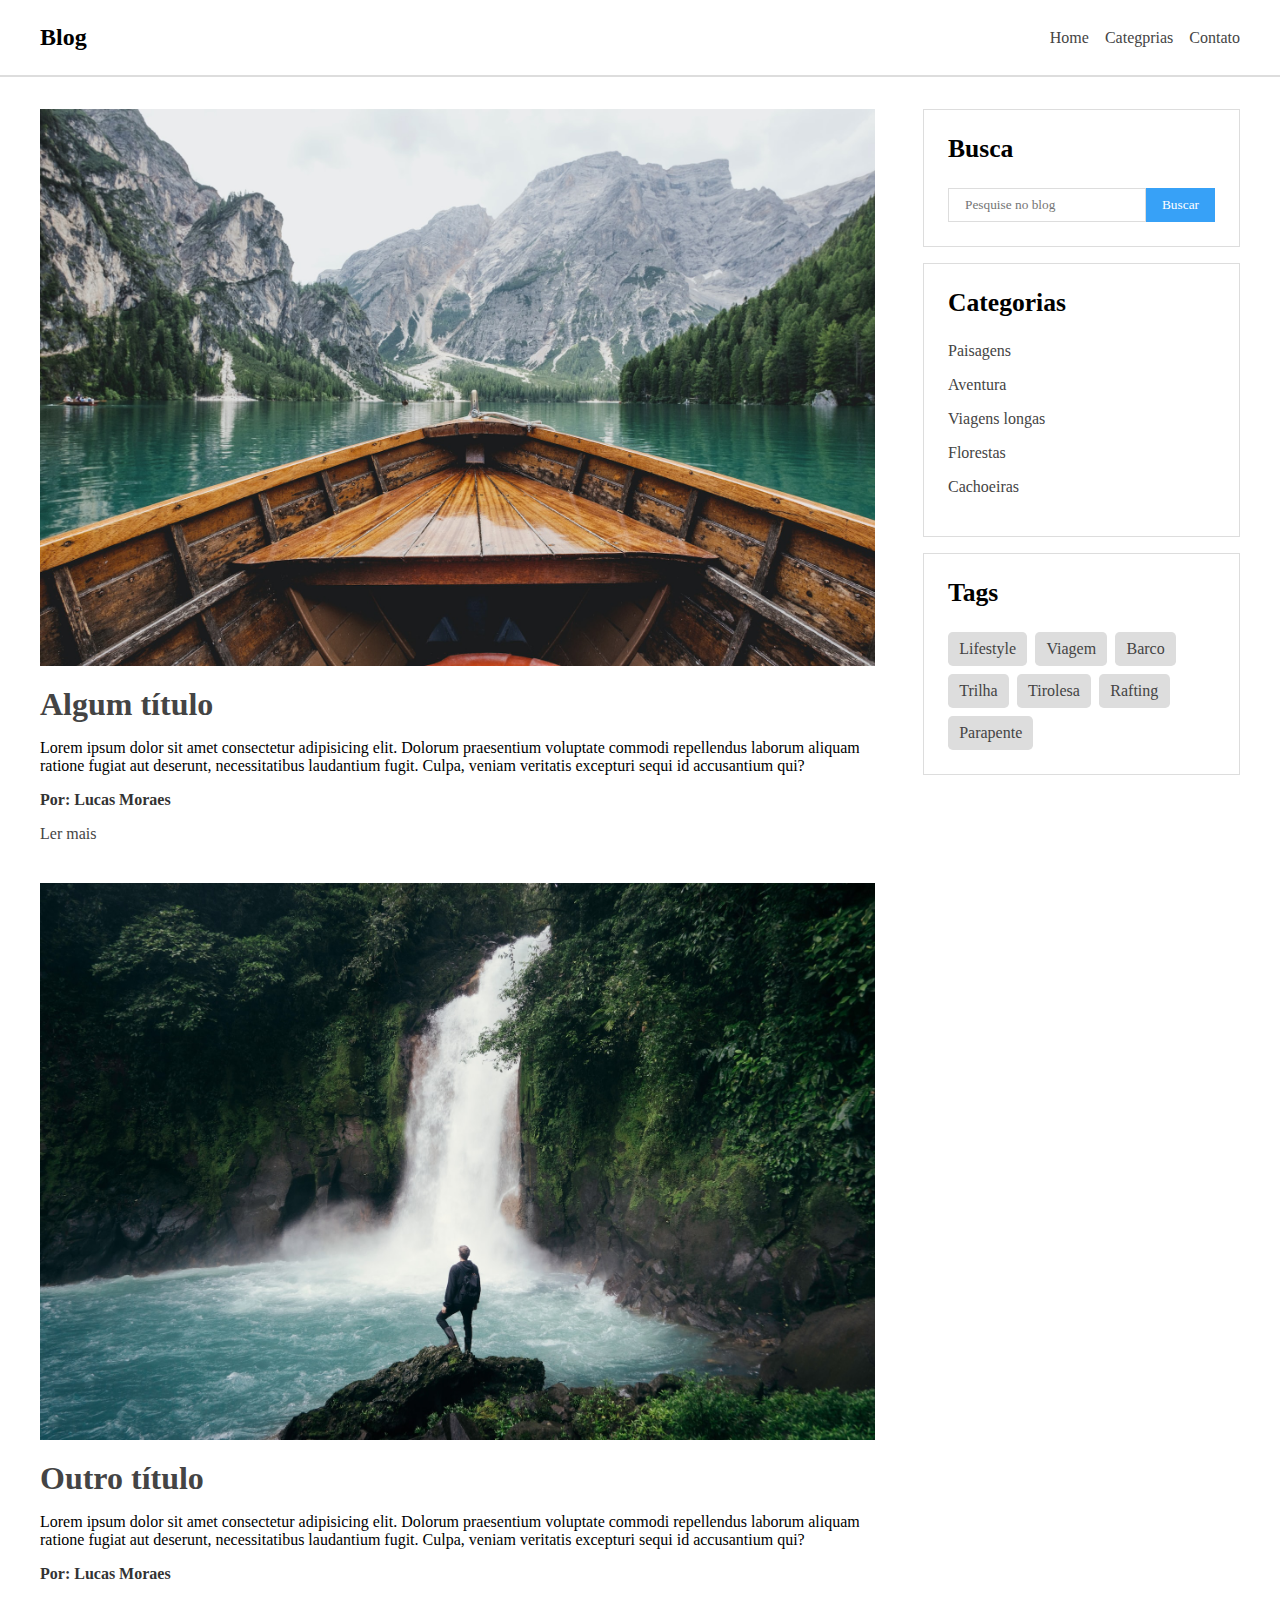
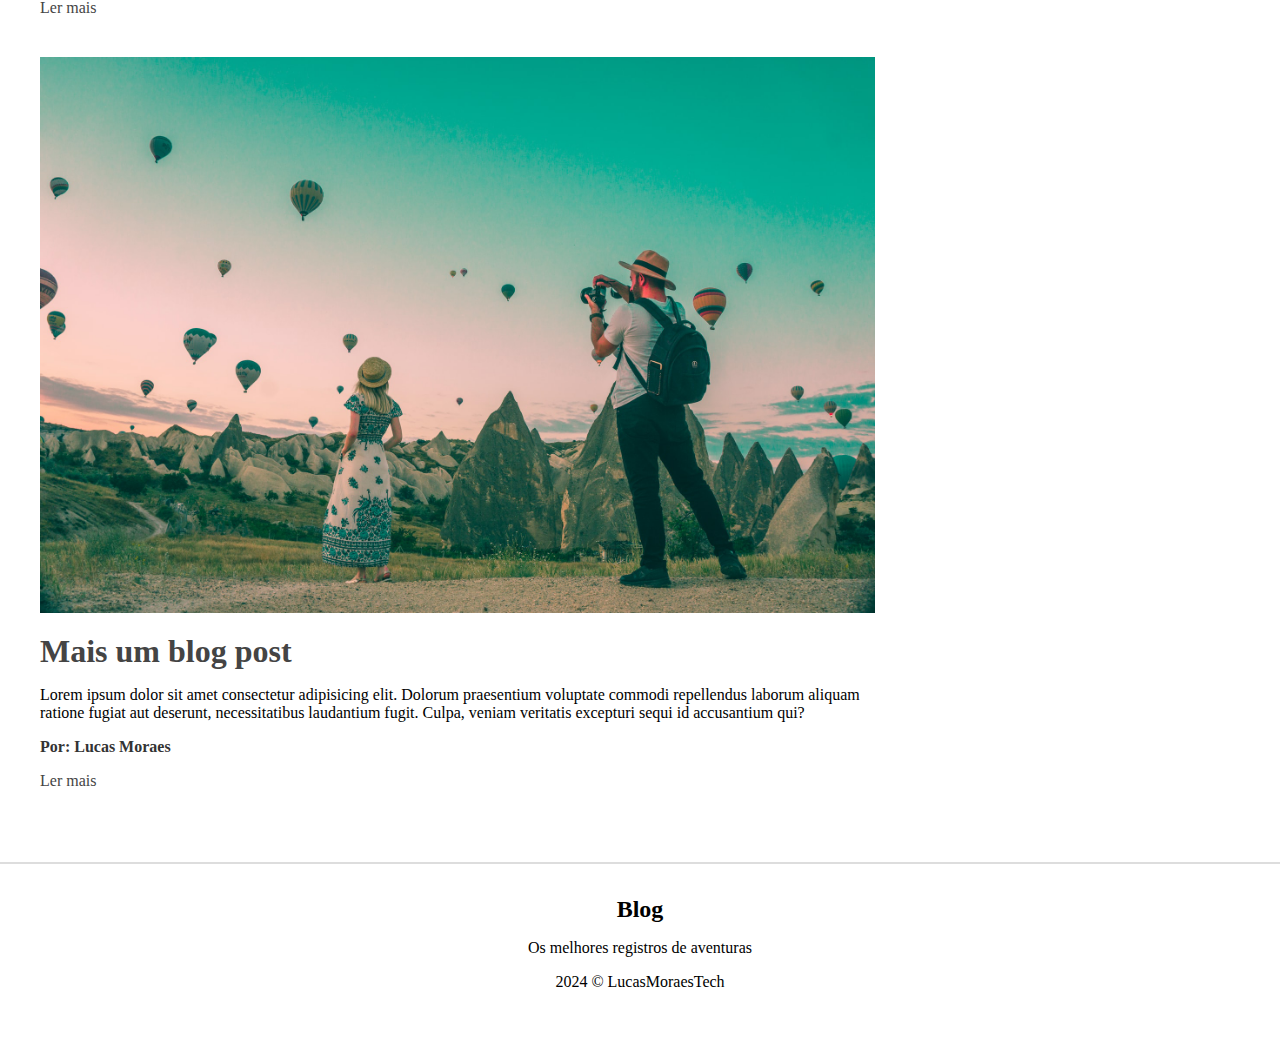
==== index.html @ 9c54a94e "Blog" ====
<!DOCTYPE html>
<html lang="en">
<head>
    <meta charset="UTF-8">
    <meta name="viewport" content="width=device-width, initial-scale=1.0">
    <title>Blog Semãntico</title>
    <link rel="stylesheet" href="css/styles.css">
</head>
<body>
    <header>
        <nav id="navbar">
            <div id="navbar-inner">
               <h2>Blog</h2>
               <ul id="nav-links">
                <li><a href="#">Home</a></li>
                <li><a href="#">Categprias</a></li>
                <li><a href="#">Contato</a></li>
               </ul>
            </div>
        </nav>
    </header>
    <div class="container">
        <man id="posts-container">
            <article class="post">
                <img src="img/f1.jpg" alt="Passeio de barco"/>
                <h3 class="title"><a href="#">Algum título</a></h3>
                <p class="description">Lorem ipsum dolor sit amet consectetur adipisicing elit. Dolorum praesentium voluptate commodi repellendus laborum aliquam ratione fugiat aut deserunt, necessitatibus laudantium fugit. Culpa, veniam veritatis excepturi sequi id accusantium qui?</p>
                <p class="author">Por: Lucas Moraes</p>
                <a href="#">Ler mais</a>
            </article>
            <article class="post">
                <img src="img/f2.jpg" alt="Cachoeira"/>
                <h3 class="title"><a href="#">Outro título</a></h3>
                <p class="description">Lorem ipsum dolor sit amet consectetur adipisicing elit. Dolorum praesentium voluptate commodi repellendus laborum aliquam ratione fugiat aut deserunt, necessitatibus laudantium fugit. Culpa, veniam veritatis excepturi sequi id accusantium qui?</p>
                <p class="author">Por: Lucas Moraes</p>
                <a href="#">Ler mais</a>
            </article>
            <article class="post">
                <img src="img/f3.jpg" alt="Balões"/>
                <h3 class="title"><a href="#">Mais um blog post</a></h3>
                <p class="description">Lorem ipsum dolor sit amet consectetur adipisicing elit. Dolorum praesentium voluptate commodi repellendus laborum aliquam ratione fugiat aut deserunt, necessitatibus laudantium fugit. Culpa, veniam veritatis excepturi sequi id accusantium qui?</p>
                <p class="author">Por: Lucas Moraes</p>
                <a href="#">Ler mais</a>
            </article>
        </man>
        <aside id="sidebar">
            <section id="search-bar">
                <h4>Busca</h4>
                <form>
                    <input type="text" placeholder="Pesquise no blog">
                    <input type="submit" value="Buscar">
                </form>
            </section>
            <section id="categories">
                <h4>Categorias</h4>
                <nav>
                    <ul>
                        <li><a href="#">Paisagens</a></li>
                        <li><a href="#">Aventura</a></li>
                        <li><a href="#">Viagens longas</a></li>
                        <li><a href="#">Florestas</a></li>
                        <li><a href="#">Cachoeiras</a></li>
                    </ul>
                </nav>
            </section>
            <section id="tags">
                <h4>Tags</h4>
                <div id="tags-container">
                    <a href="#">Lifestyle</a>
                    <a href="#">Viagem</a>
                    <a href="#">Barco</a>
                    <a href="#">Trilha</a>
                    <a href="#">Tirolesa</a>
                    <a href="#">Rafting</a>
                    <a href="#">Parapente</a>
                </div>
            </section>
        </aside>
    </div>
    <footer id="footer">
        <h2>Blog</h2>
        <p>Os melhores registros de aventuras</p>
        <p>2024 &copy; LucasMoraesTech</p>
    </footer>
</body>
</html>
---- css/styles.css ----
/* geral */
* {
    padding: 0;
    margin: 0;
    font-family: georgia;
}

ul {
    list-style: none;
}

a {
    text-decoration: none;
    color: #444;
    transition: 0.4s;
}

a:hover {
    color: #37a1f7;
}

/* navbar */
#navbar {
    padding: 1.5rem 2.5rem;
    border-bottom: 2px solid #ddd;
}

#navbar-inner {
    display: flex;
    justify-content: space-between;
    align-items: center;
    max-width: 1200px;
    margin: 0 auto;
}

#nav-links {
    display: flex;
    gap: 1rem;
}
/* Conteúdo principal */
.container {
    display: flex;
    gap: 3rem;
    padding: 2rem 2.5rem;
    max-width: 1200px;
    margin: 0 auto;
}

#posts-container {
    flex: 3 1 0;
}

.post {
    margin-bottom: 2.5rem;
}

.post img {
    width: 100%;
    margin-bottom: 1rem;
}

.title,
.description,
.author {
    margin-bottom: 1rem;
}

.title {
    font-size: 2rem;
}

.author {
    color: #333;
    font-weight: bold;
}
/* barra lateral */
#sidebar {
    flex: 1 1 0;
}

#search-bar,
#categories,
#tags {
    padding: 1.5rem;
    border: 1px solid #ddd;
    margin-bottom: 1rem;
}

#categories h4,
#search-bar h4,
#tags h4 {
    font-size: 1.6rem;
    margin-bottom: 1.5rem;
}

#search-bar form {
    display: flex;
}

#search-bar input {
    padding: 0.5rem 1rem;
    border: 1px solid #ddd;
}

#search-bar input[type="submit"] {
    cursor: pointer;
    background-color: #37a1f7;
    color: #fff;
    border: none;
}

#categories li {
    margin-bottom: 1rem;
}

#tags-container {
    display: flex;
    flex-wrap: wrap;
    gap: .5rem;
}

#tags-container a {
    background-color: #ddd;
    padding: .5rem .7rem;
    border-radius: .3rem;
}

/* footer */
#footer {
    border-top:2px solid #ddd ;
    padding: 2rem;
    text-align: center;
}

#footer h2, p {
    margin-bottom: 1rem;
}

/* responsividade */
@media(max-width: 450px) {
    .container {
        flex-wrap: wrap;
    }
}
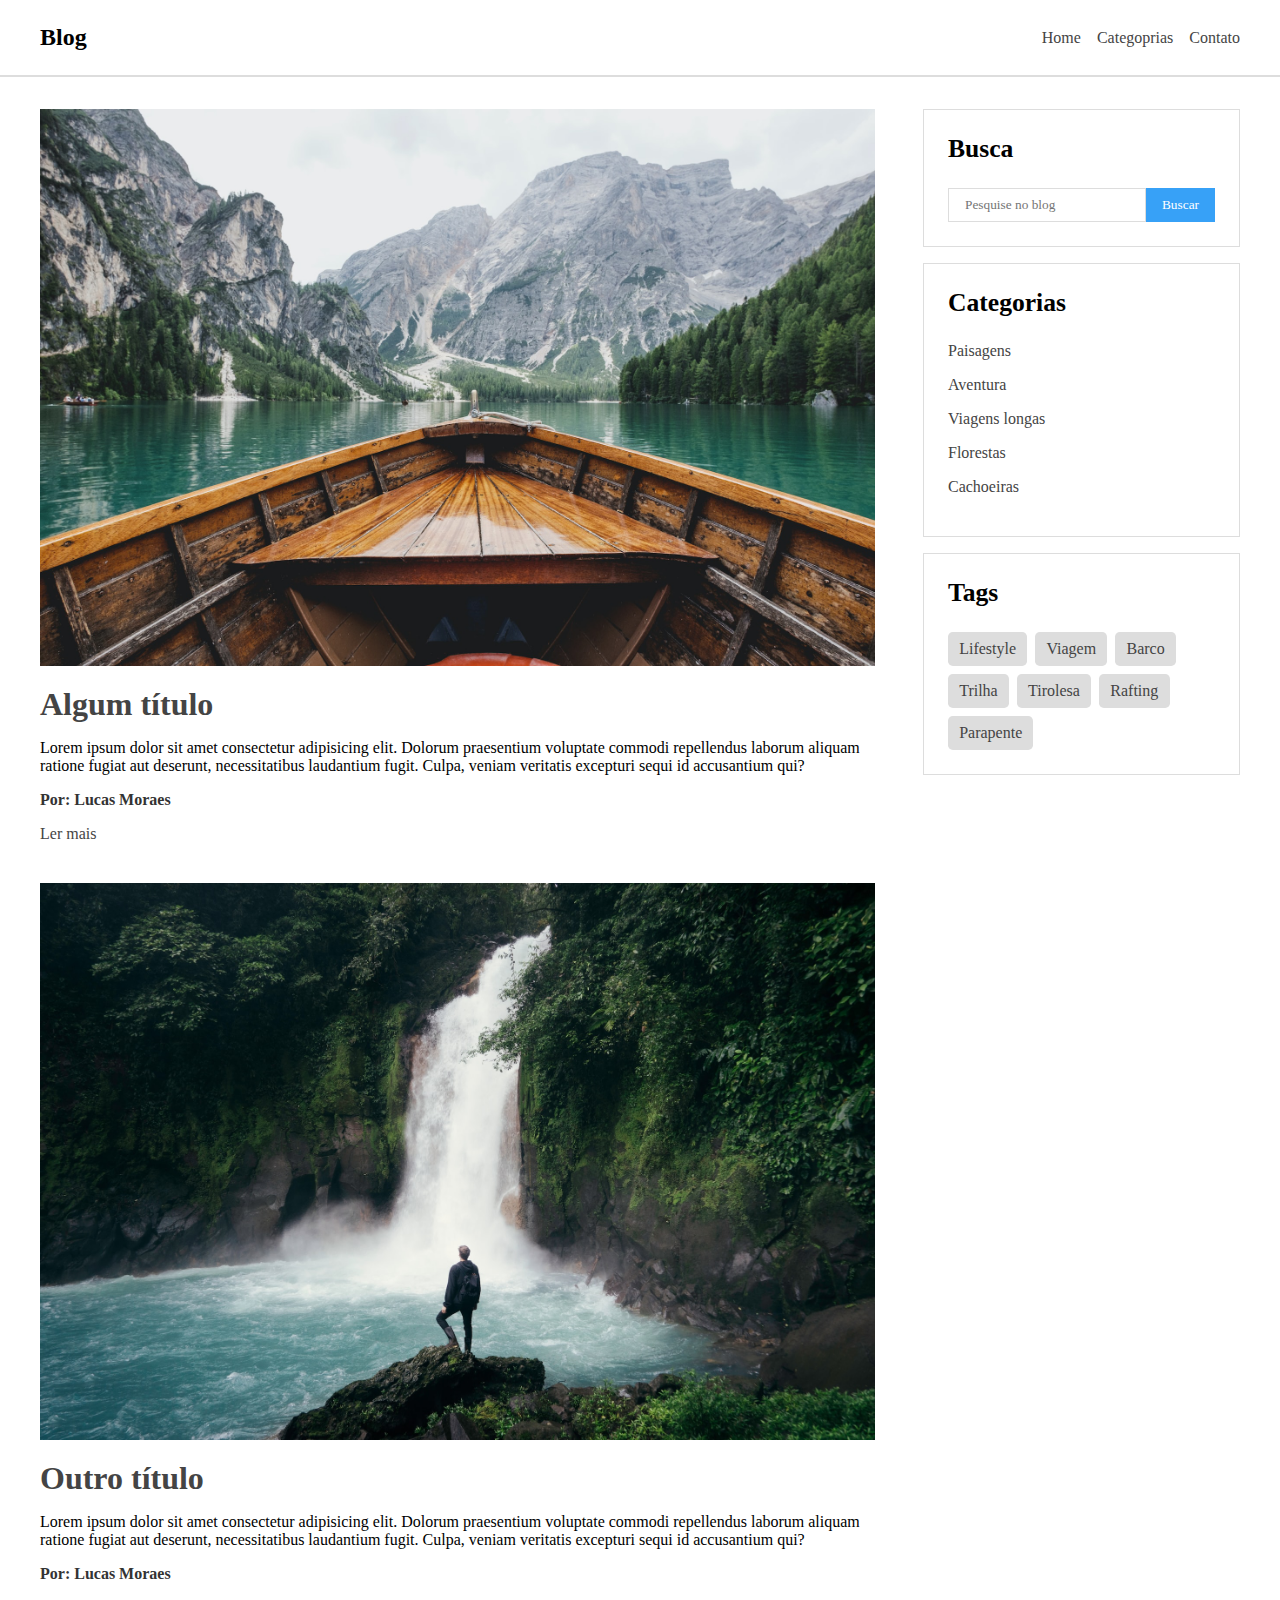
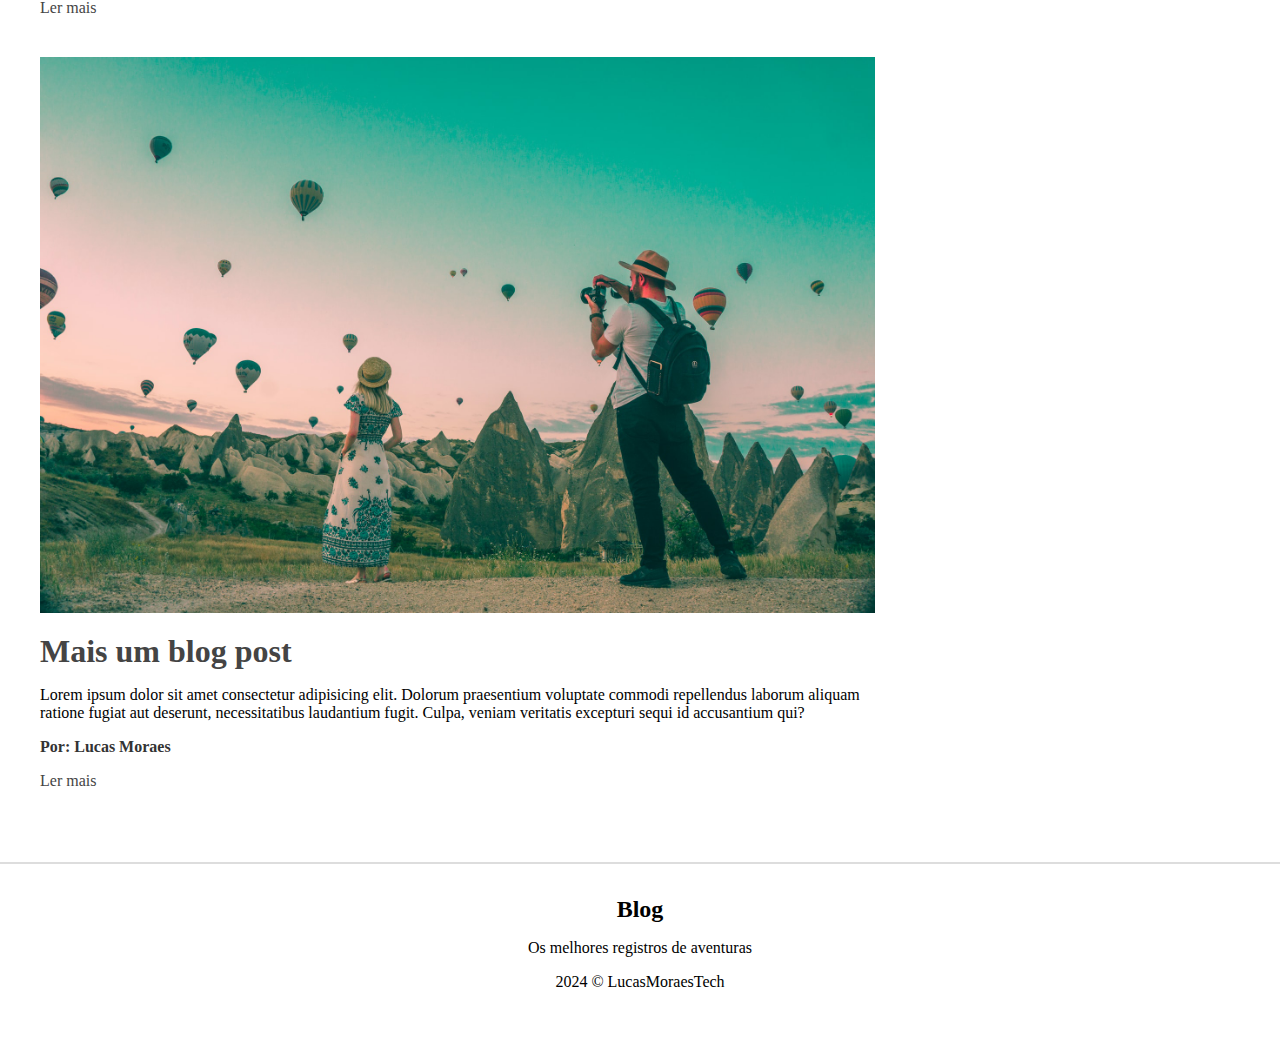
==== commit fd4a3e55: "pagina de contato" ====
--- a/index.html
+++ b/index.html
@@ -5,6 +5,7 @@
     <meta name="viewport" content="width=device-width, initial-scale=1.0">
     <title>Blog Semãntico</title>
     <link rel="stylesheet" href="css/styles.css">
+    <link rel="stylesheet" href="contato.html">
 </head>
 <body>
     <header>
@@ -13,8 +14,8 @@
                <h2>Blog</h2>
                <ul id="nav-links">
                 <li><a href="#">Home</a></li>
-                <li><a href="#">Categprias</a></li>
-                <li><a href="#">Contato</a></li>
+                <li><a href="#">Categoprias</a></li>
+                <li><a href="contato.html">Contato</a></li>
                </ul>
             </div>
         </nav>
